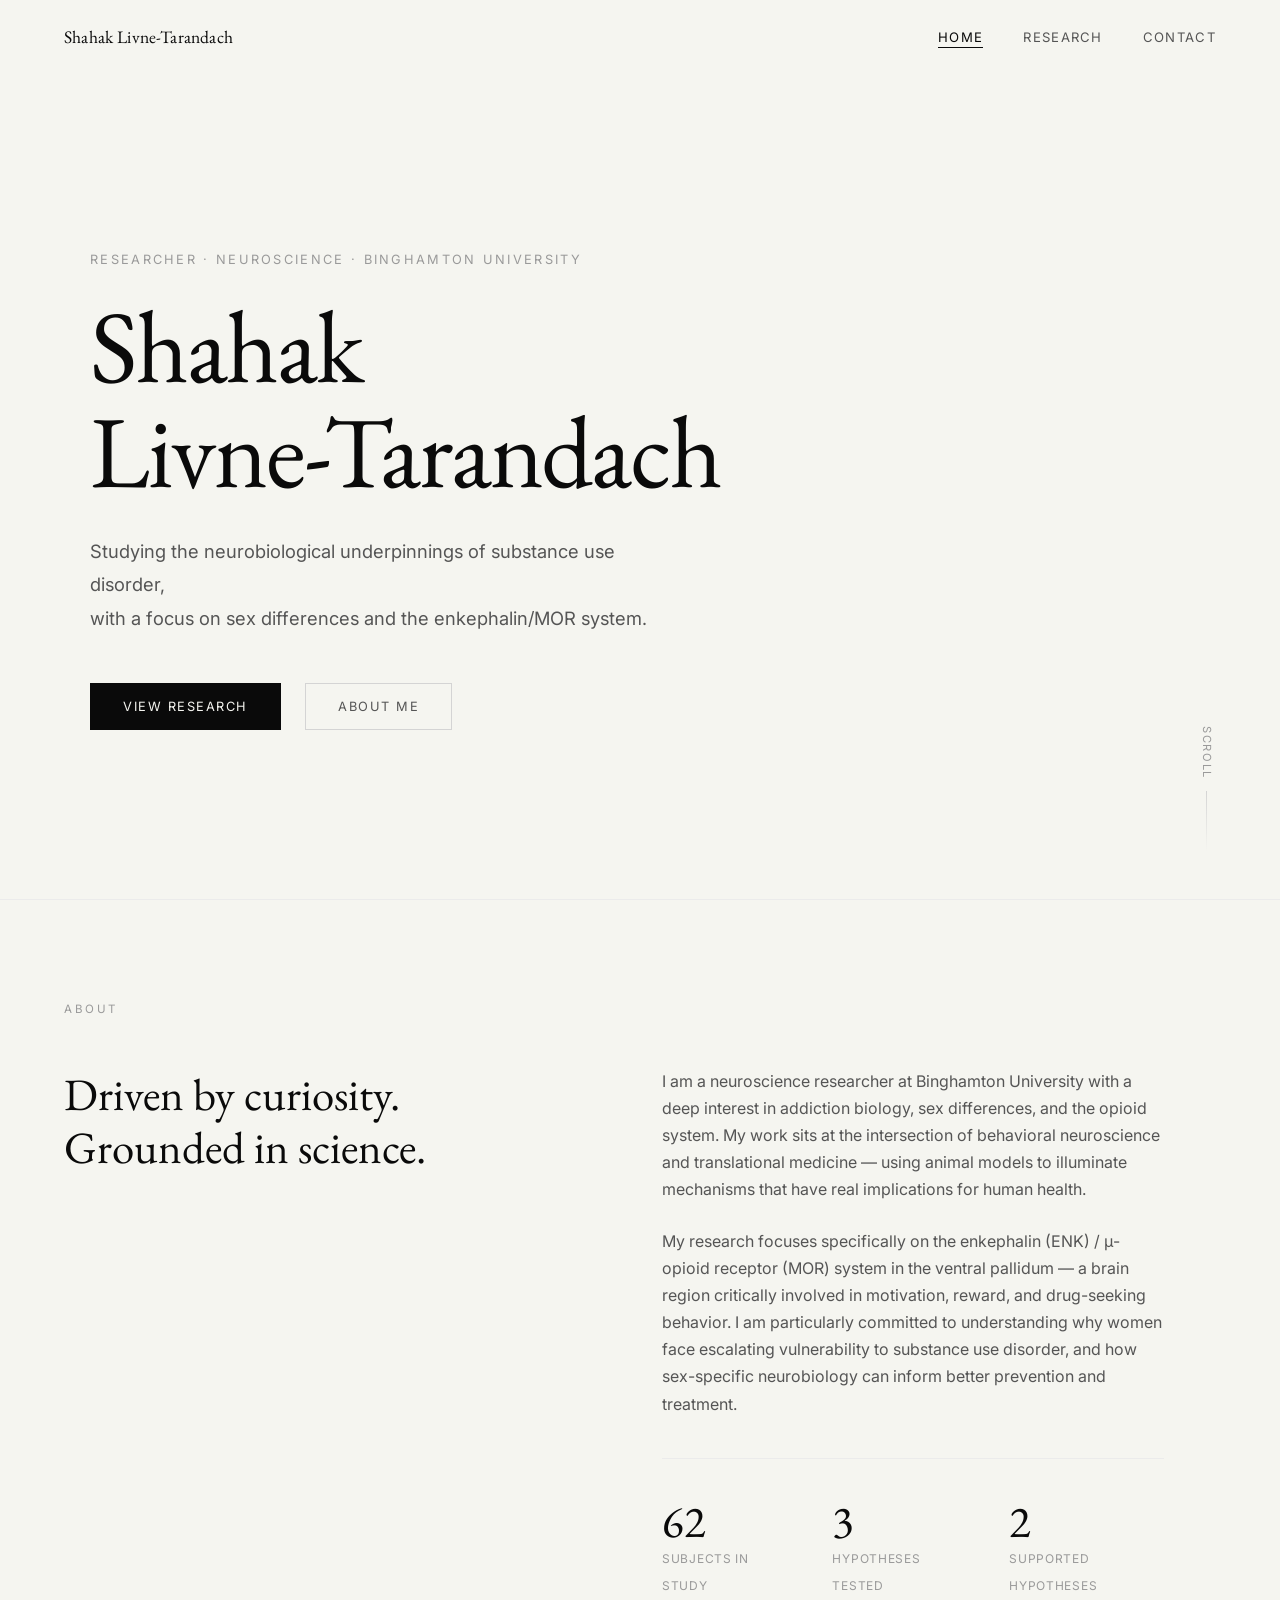
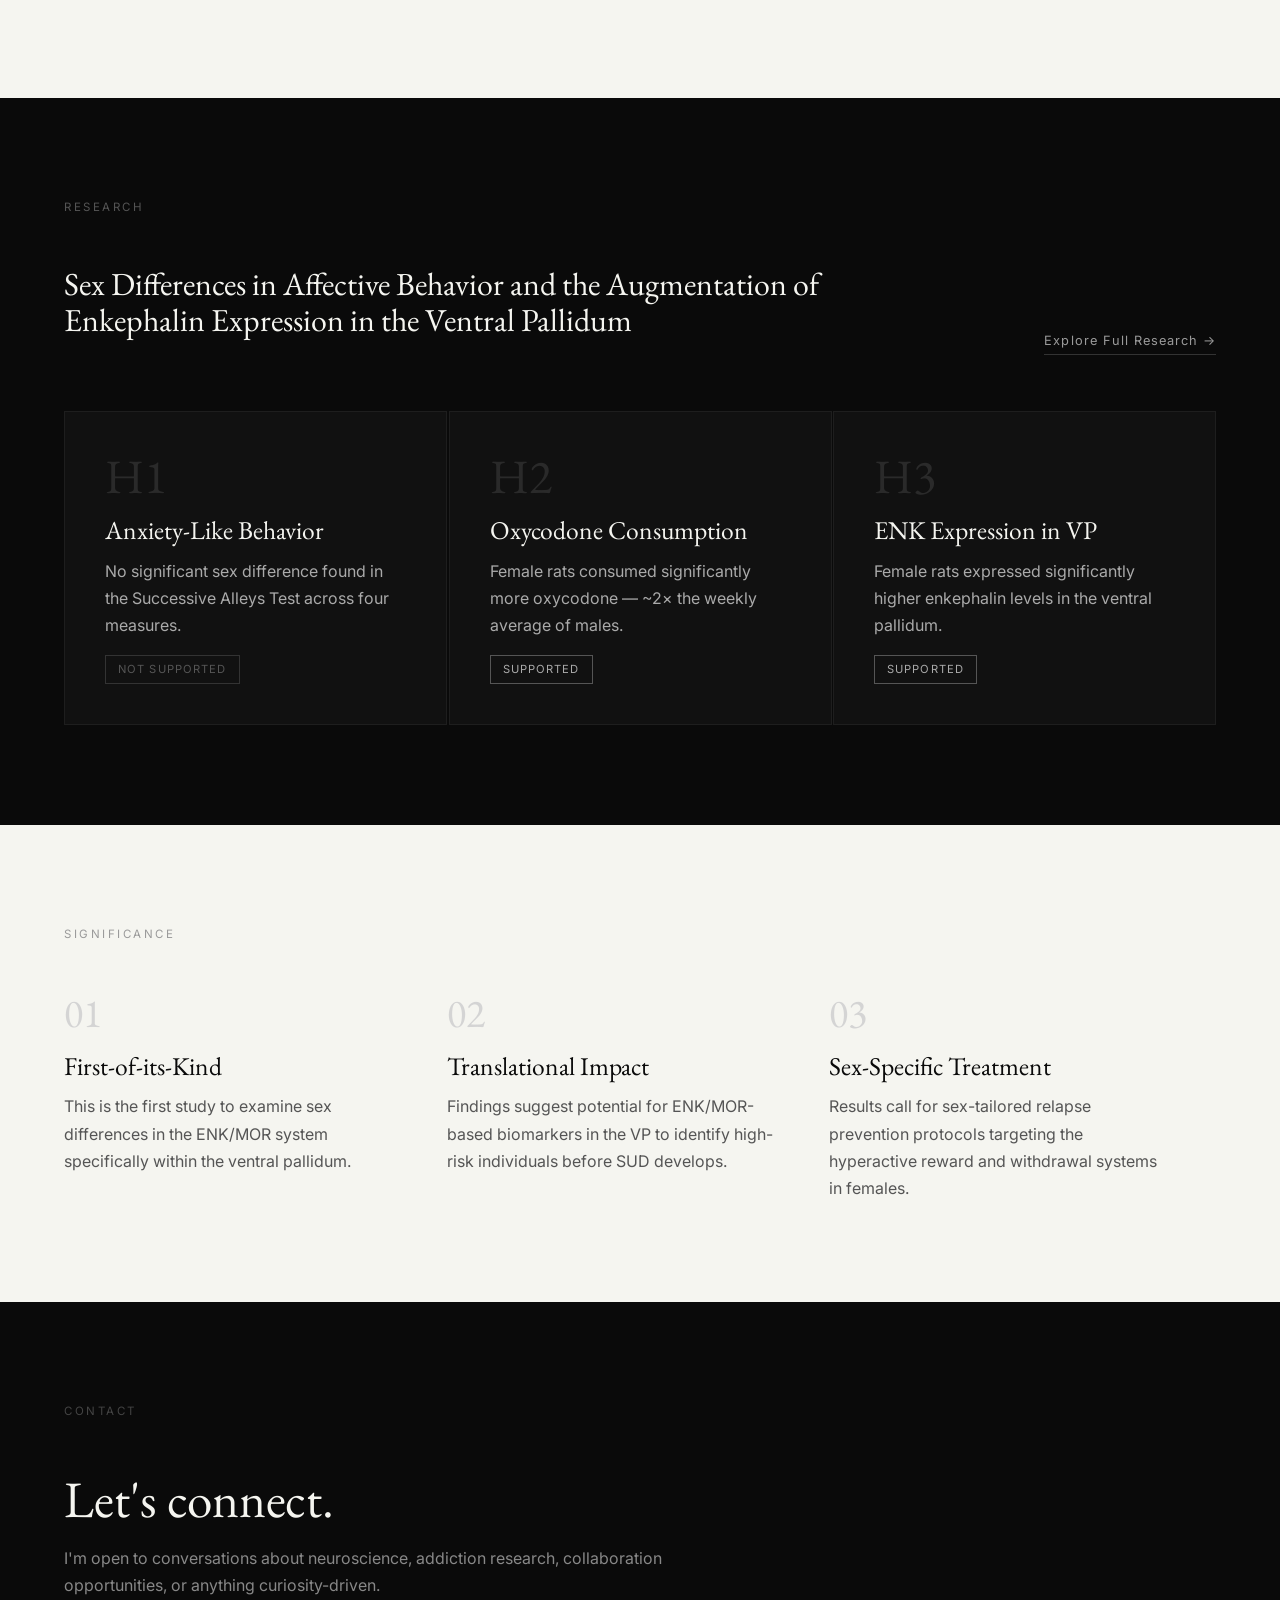
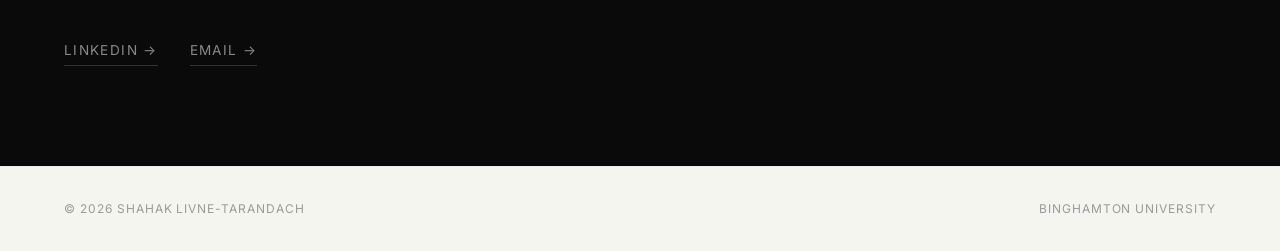
==== index.html @ a010a623 "Add minimalistic black and white personal website with interactive research page - index.html: Home " ====
<!DOCTYPE html>
<html lang="en">
<head>
  <meta charset="UTF-8" />
  <meta name="viewport" content="width=device-width, initial-scale=1.0" />
  <title>Shahak Livne-Tarandach</title>
  <link rel="preconnect" href="https://fonts.googleapis.com" />
  <link rel="preconnect" href="https://fonts.gstatic.com" crossorigin />
  <link href="https://fonts.googleapis.com/css2?family=EB+Garamond:ital,wght@0,400;0,500;0,600;1,400&family=Inter:wght@300;400;500&display=swap" rel="stylesheet" />
  <link rel="stylesheet" href="style.css" />
</head>
<body>

  <!-- NAV -->
  <nav id="nav">
    <div class="nav-name"><a href="index.html">Shahak Livne-Tarandach</a></div>
    <ul class="nav-links">
      <li><a href="index.html" class="active">Home</a></li>
      <li><a href="research.html">Research</a></li>
      <li><a href="#contact">Contact</a></li>
    </ul>
  </nav>

  <!-- HERO -->
  <section class="hero">
    <div class="hero-content">
      <p class="hero-eyebrow">Researcher · Neuroscience · Binghamton University</p>
      <h1 class="hero-name">Shahak<br/>Livne-Tarandach</h1>
      <p class="hero-tagline">Studying the neurobiological underpinnings of substance use disorder,<br/>with a focus on sex differences and the enkephalin/MOR system.</p>
      <div class="hero-cta">
        <a href="research.html" class="btn-primary">View Research</a>
        <a href="#about" class="btn-ghost">About Me</a>
      </div>
    </div>
    <div class="hero-scroll-indicator">
      <span>Scroll</span>
      <div class="scroll-line"></div>
    </div>
  </section>

  <!-- ABOUT -->
  <section id="about" class="section about">
    <div class="section-label">About</div>
    <div class="about-grid">
      <div class="about-left">
        <h2>Driven by curiosity.<br/>Grounded in science.</h2>
      </div>
      <div class="about-right">
        <p>I am a neuroscience researcher at Binghamton University with a deep interest in addiction biology, sex differences, and the opioid system. My work sits at the intersection of behavioral neuroscience and translational medicine — using animal models to illuminate mechanisms that have real implications for human health.</p>
        <p>My research focuses specifically on the enkephalin (ENK) / μ-opioid receptor (MOR) system in the ventral pallidum — a brain region critically involved in motivation, reward, and drug-seeking behavior. I am particularly committed to understanding why women face escalating vulnerability to substance use disorder, and how sex-specific neurobiology can inform better prevention and treatment.</p>
        <div class="about-stats">
          <div class="stat">
            <span class="stat-num">62</span>
            <span class="stat-label">Subjects in study</span>
          </div>
          <div class="stat">
            <span class="stat-num">3</span>
            <span class="stat-label">Hypotheses tested</span>
          </div>
          <div class="stat">
            <span class="stat-num">2</span>
            <span class="stat-label">Supported hypotheses</span>
          </div>
        </div>
      </div>
    </div>
  </section>

  <!-- RESEARCH PREVIEW -->
  <section class="section research-preview">
    <div class="section-label">Research</div>
    <div class="research-preview-header">
      <h2>Sex Differences in Affective Behavior and the Augmentation of Enkephalin Expression in the Ventral Pallidum</h2>
      <a href="research.html" class="link-arrow">Explore Full Research →</a>
    </div>
    <div class="research-cards">
      <div class="r-card">
        <div class="r-card-num">H1</div>
        <h3>Anxiety-Like Behavior</h3>
        <p>No significant sex difference found in the Successive Alleys Test across four measures.</p>
        <span class="badge badge-null">Not Supported</span>
      </div>
      <div class="r-card">
        <div class="r-card-num">H2</div>
        <h3>Oxycodone Consumption</h3>
        <p>Female rats consumed significantly more oxycodone — ~2× the weekly average of males.</p>
        <span class="badge badge-supported">Supported</span>
      </div>
      <div class="r-card">
        <div class="r-card-num">H3</div>
        <h3>ENK Expression in VP</h3>
        <p>Female rats expressed significantly higher enkephalin levels in the ventral pallidum.</p>
        <span class="badge badge-supported">Supported</span>
      </div>
    </div>
  </section>

  <!-- HIGHLIGHTS -->
  <section class="section highlights">
    <div class="section-label">Significance</div>
    <div class="highlights-grid">
      <div class="highlight-item">
        <div class="highlight-icon">01</div>
        <h3>First-of-its-Kind</h3>
        <p>This is the first study to examine sex differences in the ENK/MOR system specifically within the ventral pallidum.</p>
      </div>
      <div class="highlight-item">
        <div class="highlight-icon">02</div>
        <h3>Translational Impact</h3>
        <p>Findings suggest potential for ENK/MOR-based biomarkers in the VP to identify high-risk individuals before SUD develops.</p>
      </div>
      <div class="highlight-item">
        <div class="highlight-icon">03</div>
        <h3>Sex-Specific Treatment</h3>
        <p>Results call for sex-tailored relapse prevention protocols targeting the hyperactive reward and withdrawal systems in females.</p>
      </div>
    </div>
  </section>

  <!-- CONTACT -->
  <section id="contact" class="section contact">
    <div class="section-label">Contact</div>
    <div class="contact-inner">
      <h2>Let's connect.</h2>
      <p>I'm open to conversations about neuroscience, addiction research, collaboration opportunities, or anything curiosity-driven.</p>
      <div class="contact-links">
        <a href="https://www.linkedin.com/in/shahak-l-268266317/" target="_blank" rel="noopener" class="contact-link">LinkedIn →</a>
        <a href="mailto:shahak@binghamton.edu" class="contact-link">Email →</a>
      </div>
    </div>
  </section>

  <!-- FOOTER -->
  <footer>
    <span>© 2026 Shahak Livne-Tarandach</span>
    <span>Binghamton University</span>
  </footer>

  <script src="main.js"></script>
</body>
</html>
---- style.css ----
/* ============================================================
   BASE & RESET
   ============================================================ */
*, *::before, *::after { box-sizing: border-box; margin: 0; padding: 0; }

:root {
  --black: #0a0a0a;
  --white: #f5f5f0;
  --gray-100: #ebebeb;
  --gray-200: #d4d4d4;
  --gray-400: #9a9a9a;
  --gray-600: #555;
  --accent: #0a0a0a;

  --font-serif: 'EB Garamond', Georgia, serif;
  --font-sans: 'Inter', system-ui, sans-serif;

  --max-w: 1100px;
  --section-pad: 100px 5%;
}

html { scroll-behavior: smooth; }

body {
  background: var(--white);
  color: var(--black);
  font-family: var(--font-sans);
  font-size: 16px;
  line-height: 1.7;
  overflow-x: hidden;
}

/* ============================================================
   TYPOGRAPHY
   ============================================================ */
h1, h2, h3 { font-family: var(--font-serif); font-weight: 400; line-height: 1.15; }
h1 { font-size: clamp(2.8rem, 6vw, 5.5rem); }
h2 { font-size: clamp(2rem, 4vw, 3.2rem); }
h3 { font-size: clamp(1.2rem, 2vw, 1.6rem); }
h4 { font-size: 1rem; font-weight: 500; letter-spacing: .02em; }
p { font-size: clamp(.9rem, 1.5vw, 1rem); color: var(--gray-600); }
a { text-decoration: none; color: inherit; }
ul { list-style: none; }

/* ============================================================
   NAV
   ============================================================ */
#nav {
  position: fixed;
  top: 0; left: 0; right: 0;
  z-index: 100;
  display: flex;
  align-items: center;
  justify-content: space-between;
  padding: 22px 5%;
  background: transparent;
  transition: background .3s, border-bottom .3s;
}
#nav.scrolled {
  background: var(--white);
  border-bottom: 1px solid var(--gray-100);
}
.nav-name a {
  font-family: var(--font-serif);
  font-size: 1.1rem;
  letter-spacing: .01em;
}
.nav-links { display: flex; gap: 2.5rem; }
.nav-links a {
  font-size: .82rem;
  letter-spacing: .1em;
  text-transform: uppercase;
  color: var(--gray-600);
  transition: color .2s;
  position: relative;
}
.nav-links a::after {
  content: '';
  position: absolute;
  bottom: -3px; left: 0;
  width: 0; height: 1px;
  background: var(--black);
  transition: width .25s;
}
.nav-links a:hover, .nav-links a.active { color: var(--black); }
.nav-links a:hover::after, .nav-links a.active::after { width: 100%; }

/* ============================================================
   HERO (HOME)
   ============================================================ */
.hero {
  min-height: 100vh;
  display: flex;
  align-items: center;
  padding: 0 5%;
  border-bottom: 1px solid var(--gray-100);
  position: relative;
}
.hero-content { max-width: var(--max-w); margin: 0 auto; width: 100%; padding-top: 80px; }
.hero-eyebrow {
  font-size: .8rem;
  letter-spacing: .18em;
  text-transform: uppercase;
  color: var(--gray-400);
  margin-bottom: 1.5rem;
  font-family: var(--font-sans);
}
.hero-name {
  font-size: clamp(3.5rem, 8vw, 7rem);
  line-height: 1.02;
  margin-bottom: 2rem;
  letter-spacing: -.02em;
}
.hero-tagline {
  font-size: clamp(1rem, 1.8vw, 1.15rem);
  color: var(--gray-600);
  max-width: 560px;
  margin-bottom: 3rem;
  line-height: 1.8;
}
.hero-cta { display: flex; gap: 1.5rem; flex-wrap: wrap; }

.btn-primary {
  display: inline-block;
  padding: .75rem 2rem;
  background: var(--black);
  color: var(--white);
  font-size: .8rem;
  letter-spacing: .12em;
  text-transform: uppercase;
  transition: background .25s, color .25s;
  border: 1px solid var(--black);
}
.btn-primary:hover { background: transparent; color: var(--black); }

.btn-ghost {
  display: inline-block;
  padding: .75rem 2rem;
  border: 1px solid var(--gray-200);
  font-size: .8rem;
  letter-spacing: .12em;
  text-transform: uppercase;
  color: var(--gray-600);
  transition: border-color .25s, color .25s;
}
.btn-ghost:hover { border-color: var(--black); color: var(--black); }

.hero-scroll-indicator {
  position: absolute;
  bottom: 3rem;
  right: 5%;
  display: flex;
  flex-direction: column;
  align-items: center;
  gap: .75rem;
}
.hero-scroll-indicator span {
  font-size: .7rem;
  letter-spacing: .15em;
  text-transform: uppercase;
  color: var(--gray-400);
  writing-mode: vertical-rl;
}
.scroll-line {
  width: 1px;
  height: 60px;
  background: linear-gradient(to bottom, var(--gray-200), transparent);
  animation: scrollPulse 2s ease-in-out infinite;
}
@keyframes scrollPulse {
  0%, 100% { opacity: 1; transform: scaleY(1); }
  50% { opacity: .4; transform: scaleY(.6); }
}

/* ============================================================
   SECTIONS (HOME)
   ============================================================ */
.section { padding: var(--section-pad); position: relative; }
.section-label {
  font-size: .72rem;
  letter-spacing: .22em;
  text-transform: uppercase;
  color: var(--gray-400);
  margin-bottom: 3rem;
}

/* ABOUT */
.about-grid {
  display: grid;
  grid-template-columns: 1fr 1fr;
  gap: 6rem;
  max-width: var(--max-w);
}
.about-left h2 { font-size: clamp(2rem, 3.5vw, 3rem); line-height: 1.2; }
.about-right p { margin-bottom: 1.5rem; }
.about-stats { display: flex; gap: 3rem; margin-top: 2.5rem; padding-top: 2.5rem; border-top: 1px solid var(--gray-100); }
.stat-num {
  display: block;
  font-family: var(--font-serif);
  font-size: 2.8rem;
  color: var(--black);
  line-height: 1;
}
.stat-label { font-size: .75rem; letter-spacing: .06em; color: var(--gray-400); text-transform: uppercase; }

/* RESEARCH PREVIEW */
.research-preview { background: var(--black); color: var(--white); }
.research-preview .section-label { color: #555; }
.research-preview h2 { color: var(--white); font-size: clamp(1.4rem, 2.5vw, 2rem); max-width: 800px; margin-bottom: 1rem; }
.research-preview p { color: #aaa; }
.research-preview-header {
  display: flex;
  justify-content: space-between;
  align-items: flex-end;
  margin-bottom: 3.5rem;
  gap: 2rem;
  flex-wrap: wrap;
}
.link-arrow {
  font-size: .8rem;
  letter-spacing: .08em;
  color: var(--gray-400);
  white-space: nowrap;
  border-bottom: 1px solid #333;
  padding-bottom: 2px;
  transition: color .2s, border-color .2s;
}
.link-arrow:hover { color: var(--white); border-color: var(--white); }
.research-cards { display: grid; grid-template-columns: repeat(3, 1fr); gap: 1.5px; }
.r-card {
  background: #111;
  padding: 2.5rem;
  border: 1px solid #1e1e1e;
  transition: background .2s;
}
.r-card:hover { background: #161616; }
.r-card-num {
  font-family: var(--font-serif);
  font-size: 3rem;
  color: #2a2a2a;
  margin-bottom: 1rem;
  line-height: 1;
}
.r-card h3 { color: var(--white); margin-bottom: .75rem; }

/* BADGES */
.badge {
  display: inline-block;
  font-size: .7rem;
  letter-spacing: .1em;
  text-transform: uppercase;
  padding: .25rem .75rem;
  margin-top: 1rem;
  border: 1px solid;
}
.badge-supported { border-color: #3a3a3a; color: #ccc; }
.badge-null { border-color: #2a2a2a; color: #666; }
.research-preview .badge-supported { border-color: #555; color: #aaa; }
.research-preview .badge-null { border-color: #333; color: #555; }

/* HIGHLIGHTS */
.highlights-grid { display: grid; grid-template-columns: repeat(3, 1fr); gap: 3rem; max-width: var(--max-w); }
.highlight-icon {
  font-family: var(--font-serif);
  font-size: 2.5rem;
  color: var(--gray-200);
  margin-bottom: 1.2rem;
  line-height: 1;
}
.highlight-item h3 { margin-bottom: .75rem; }

/* CONTACT */
.contact { background: var(--black); }
.contact .section-label { color: #444; }
.contact-inner { max-width: 600px; }
.contact h2 { color: var(--white); margin-bottom: 1rem; }
.contact p { color: #888; margin-bottom: 2.5rem; }
.contact-links { display: flex; gap: 2rem; }
.contact-link {
  font-size: .85rem;
  letter-spacing: .1em;
  text-transform: uppercase;
  color: #888;
  border-bottom: 1px solid #333;
  padding-bottom: 3px;
  transition: color .2s, border-color .2s;
}
.contact-link:hover { color: var(--white); border-color: var(--white); }

/* ============================================================
   FOOTER
   ============================================================ */
footer {
  padding: 2rem 5%;
  display: flex;
  justify-content: space-between;
  align-items: center;
  border-top: 1px solid var(--gray-100);
  font-size: .75rem;
  letter-spacing: .08em;
  color: var(--gray-400);
  text-transform: uppercase;
}
.research-page footer { background: var(--white); }

/* ============================================================
   RESEARCH PAGE — BASE
   ============================================================ */
.research-page { background: var(--white); }

.r-hero {
  min-height: 60vh;
  display: flex;
  align-items: flex-end;
  padding: 120px 5% 80px;
  border-bottom: 1px solid var(--gray-100);
  background: var(--black);
}
.r-hero-inner { max-width: 820px; }
.r-hero .hero-eyebrow { color: #555; }
.r-hero h1 {
  color: var(--white);
  font-size: clamp(1.8rem, 3.5vw, 3rem);
  line-height: 1.2;
  margin-bottom: 1.5rem;
}
.r-hero-sub {
  color: #888;
  font-size: clamp(.9rem, 1.5vw, 1.05rem);
  line-height: 1.8;
}

/* STICKY SECTION NAV */
.section-nav {
  position: sticky;
  top: 64px;
  z-index: 50;
  background: var(--white);
  border-bottom: 1px solid var(--gray-100);
  padding: 0 5%;
  display: flex;
  gap: 0;
  overflow-x: auto;
  scrollbar-width: none;
}
.section-nav::-webkit-scrollbar { display: none; }
.snav-btn {
  background: none;
  border: none;
  cursor: pointer;
  font-family: var(--font-sans);
  font-size: .75rem;
  letter-spacing: .1em;
  text-transform: uppercase;
  color: var(--gray-400);
  padding: 1.1rem 1.5rem;
  border-bottom: 2px solid transparent;
  white-space: nowrap;
  transition: color .2s, border-color .2s;
}
.snav-btn:hover { color: var(--black); }
.snav-btn.active { color: var(--black); border-bottom-color: var(--black); }

/* RESEARCH SECTIONS */
.r-section { padding: 80px 5%; }
.r-section-alt { background: #f0f0eb; }
.r-section-inner { max-width: var(--max-w); margin: 0 auto; }
.r-section-label {
  font-size: .72rem;
  letter-spacing: .22em;
  text-transform: uppercase;
  color: var(--gray-400);
  margin-bottom: 2rem;
}
.r-section h2 { margin-bottom: 2rem; }
.r-lead {
  font-size: clamp(1rem, 1.8vw, 1.2rem);
  color: var(--gray-600);
  max-width: 720px;
  margin-bottom: 3rem;
  line-height: 1.8;
}

/* CRISIS NUMBERS */
.crisis-numbers {
  display: grid;
  grid-template-columns: repeat(4, 1fr);
  gap: 1px;
  background: var(--gray-100);
  margin-bottom: 4rem;
  border: 1px solid var(--gray-100);
}
.cn-item {
  background: var(--white);
  padding: 2.5rem 2rem;
  opacity: 0;
  transform: translateY(20px);
  transition: opacity .5s, transform .5s;
}
.cn-item.visible { opacity: 1; transform: translateY(0); }
.cn-num {
  font-family: var(--font-serif);
  font-size: clamp(2rem, 3.5vw, 3rem);
  color: var(--black);
  line-height: 1;
  margin-bottom: .5rem;
}
.cn-label { font-size: .8rem; color: var(--gray-400); line-height: 1.4; }

/* GAP GRID */
.overview-gap { margin-bottom: 4rem; }
.overview-gap h3 { font-size: 1.1rem; letter-spacing: .05em; margin-bottom: 1.5rem; font-family: var(--font-sans); font-weight: 500; }
.gap-grid {
  display: grid;
  grid-template-columns: 1fr auto 1fr;
  gap: 2rem;
  align-items: center;
}
.gap-card { padding: 2rem; border: 1px solid var(--gray-100); background: var(--white); }
.gap-highlight { background: var(--black); border-color: var(--black); }
.gap-highlight h4, .gap-highlight p { color: var(--white); }
.gap-highlight p { color: #aaa; }
.gap-arrow { font-size: 2rem; color: var(--gray-200); text-align: center; border: none; background: none; padding: 0; }
.gap-icon { font-size: 1.5rem; margin-bottom: .75rem; }
.gap-card h4 { margin-bottom: .5rem; }

/* HYPOTHESES */
.hypotheses-row h3 { font-size: 1.1rem; margin-bottom: 1.5rem; font-family: var(--font-sans); font-weight: 500; letter-spacing: .05em; }
.hyp-cards { display: grid; grid-template-columns: repeat(3, 1fr); gap: 1.5rem; }
.hyp-card {
  padding: 2rem;
  border: 1px solid var(--gray-100);
  display: flex;
  flex-direction: column;
  gap: .75rem;
}
.hyp-tag {
  font-family: var(--font-serif);
  font-size: 1.8rem;
  color: var(--gray-200);
  line-height: 1;
}
.hyp-card p { font-size: .9rem; color: var(--gray-600); }
.hyp-card .badge { align-self: flex-start; }

/* BACKGROUND TIMELINE */
.bg-timeline { position: relative; padding-left: 2rem; margin-bottom: 4rem; }
.bg-timeline::before {
  content: '';
  position: absolute;
  left: 0; top: 0; bottom: 0;
  width: 1px;
  background: var(--gray-200);
}
.bt-item {
  position: relative;
  padding: 0 0 3rem 2.5rem;
  opacity: 0;
  transform: translateX(-15px);
  transition: opacity .5s, transform .5s;
}
.bt-item.visible { opacity: 1; transform: translateX(0); }
.bt-marker {
  position: absolute;
  left: -2rem;
  top: .5rem;
  width: 8px; height: 8px;
  border-radius: 50%;
  background: var(--black);
  border: 2px solid var(--white);
  outline: 1px solid var(--gray-200);
}
.bt-content h4 { margin-bottom: .5rem; font-family: var(--font-serif); font-size: 1.2rem; }
.bt-content p { font-size: .9rem; }

/* BRAIN PATHWAY */
.brain-pathway { margin-top: 1rem; }
.brain-pathway h3 { font-size: 1.1rem; margin-bottom: 1.5rem; font-family: var(--font-sans); font-weight: 500; }
.pathway-diagram {
  display: flex;
  align-items: center;
  gap: 1rem;
  flex-wrap: wrap;
  padding: 2rem;
  background: var(--black);
  border: 1px solid #1e1e1e;
}
.pd-node { text-align: center; display: flex; flex-direction: column; align-items: center; gap: .5rem; }
.pd-circle {
  width: 64px; height: 64px;
  border-radius: 50%;
  border: 1px solid #333;
  display: flex;
  align-items: center;
  justify-content: center;
  font-family: var(--font-serif);
  font-size: 1rem;
  color: var(--white);
  background: #0f0f0f;
}
.pd-node-end .pd-circle { border-color: #888; background: #1a1a1a; }
.pd-node span { font-size: .7rem; color: #666; text-align: center; line-height: 1.4; }
.pd-arrow { color: #333; font-size: 1.5rem; }

/* METHODS */
.methods-timeline {
  margin-bottom: 3rem;
  display: flex;
  flex-direction: column;
  gap: .75rem;
}
.mt-row {
  display: grid;
  grid-template-columns: 80px 1fr;
  gap: 1.5rem;
  align-items: center;
  opacity: 0;
  transform: translateX(-10px);
  transition: opacity .5s, transform .5s;
}
.mt-row.visible { opacity: 1; transform: translateX(0); }
.mt-label { font-size: .75rem; letter-spacing: .05em; color: var(--gray-400); text-align: right; }
.mt-bar-wrap {
  display: flex;
  align-items: center;
  gap: 1rem;
  background: var(--gray-100);
  height: 36px;
  padding: 0 1rem 0 0;
  position: relative;
  overflow: hidden;
}
.mt-bar {
  height: 100%;
  background: var(--black);
  flex-shrink: 0;
  transition: width 1s ease;
}
.mt-bar-wrap span { font-size: .8rem; color: var(--gray-600); white-space: nowrap; }

.methods-cards { display: grid; grid-template-columns: repeat(3, 1fr); gap: 1.5rem; }
.method-card {
  border: 1px solid var(--gray-200);
  padding: 2rem;
  opacity: 0;
  transform: translateY(20px);
  transition: opacity .5s, transform .5s;
}
.method-card.visible { opacity: 1; transform: translateY(0); }
.method-num {
  font-family: var(--font-serif);
  font-size: 3rem;
  color: var(--gray-100);
  line-height: 1;
  margin-bottom: 1rem;
}
.method-card h3 { margin-bottom: .75rem; }
.method-card p { font-size: .85rem; margin-bottom: 1rem; }
.method-card ul { padding-left: 1rem; }
.method-card li {
  font-size: .8rem;
  color: var(--gray-400);
  padding: .2rem 0;
  border-bottom: 1px solid var(--gray-100);
  list-style: disc;
}

/* RESULTS */
.result-block {
  margin-bottom: 5rem;
  padding-bottom: 5rem;
  border-bottom: 1px solid var(--gray-200);
  opacity: 0;
  transform: translateY(20px);
  transition: opacity .6s, transform .6s;
}
.result-block.visible { opacity: 1; transform: translateY(0); }
.result-block:last-child { border-bottom: none; }
.result-header { display: flex; align-items: center; gap: 1.5rem; margin-bottom: 2rem; flex-wrap: wrap; }
.result-hyp {
  font-family: var(--font-serif);
  font-size: 4rem;
  color: var(--gray-100);
  line-height: 1;
}
.result-header h3 { margin-bottom: .25rem; }
.result-body {
  display: grid;
  grid-template-columns: 1fr 1fr;
  gap: 4rem;
  align-items: start;
}
.result-chart-wrap { position: relative; height: 280px; }
.result-chart-tall { height: 320px; }
.result-text p { margin-bottom: 1rem; font-size: .9rem; }
.stat-list { padding-left: 0; margin-bottom: 1.5rem; }
.stat-list li {
  padding: .4rem 0;
  border-bottom: 1px solid var(--gray-100);
  font-size: .85rem;
  color: var(--gray-600);
  list-style: none;
}
.stat-val { float: right; color: var(--black); font-size: .8rem; }
.result-insight {
  background: var(--gray-100);
  padding: 1rem 1.25rem;
  font-size: .85rem !important;
  border-left: 2px solid var(--black);
}

/* COMPARISON BARS */
.comparison-bar-wrap { margin-top: 1.5rem; }
.comparison-bar-wrap h4 { font-size: .8rem; letter-spacing: .05em; text-transform: uppercase; margin-bottom: 1rem; color: var(--gray-400); }
.comp-bar-row { display: flex; align-items: center; gap: 1rem; margin-bottom: .75rem; }
.comp-label { font-size: .75rem; width: 50px; color: var(--gray-600); letter-spacing: .05em; }
.comp-bar-track { flex: 1; height: 10px; background: var(--gray-100); position: relative; }
.comp-bar {
  height: 100%;
  background: var(--black);
  width: 0;
  transition: width 1.2s ease;
}
.comp-bar-female { background: var(--black); }
.comp-bar-male { background: var(--gray-400); }
.comp-val { font-size: .75rem; color: var(--black); width: 35px; text-align: right; }

/* DISCUSSION */
.discussion-grid {
  display: grid;
  grid-template-columns: 1fr 1fr;
  gap: 3rem;
  margin-bottom: 3rem;
}
.disc-item {
  opacity: 0;
  transform: translateY(15px);
  transition: opacity .5s, transform .5s;
}
.disc-item.visible { opacity: 1; transform: translateY(0); }
.disc-item h3 { font-size: 1.2rem; margin-bottom: .75rem; }
.disc-item p { font-size: .9rem; }
.limitations {
  border: 1px solid var(--gray-200);
  padding: 2rem;
  opacity: 0;
  transform: translateY(15px);
  transition: opacity .5s, transform .5s;
}
.limitations.visible { opacity: 1; transform: translateY(0); }
.limitations h3 { margin-bottom: 1rem; font-size: 1rem; font-family: var(--font-sans); font-weight: 500; }
.limitations li {
  padding: .4rem 0 .4rem 1rem;
  border-bottom: 1px solid var(--gray-100);
  font-size: .85rem;
  color: var(--gray-600);
  position: relative;
}
.limitations li::before { content: '—'; position: absolute; left: 0; color: var(--gray-400); }

/* IMPLICATIONS */
.impl-grid {
  display: grid;
  grid-template-columns: repeat(3, 1fr);
  gap: 2rem;
  margin-bottom: 4rem;
}
.impl-card {
  padding: 2.5rem 2rem;
  border: 1px solid var(--gray-200);
  background: var(--white);
  opacity: 0;
  transform: translateY(20px);
  transition: opacity .5s, transform .5s;
}
.impl-card.visible { opacity: 1; transform: translateY(0); }
.impl-icon { font-size: 1.8rem; margin-bottom: 1rem; }
.impl-card h3 { margin-bottom: .75rem; }
.impl-card p { font-size: .85rem; }
.closing-quote {
  border-left: 2px solid var(--black);
  padding: 1.5rem 2rem;
  max-width: 700px;
  opacity: 0;
  transform: translateX(-15px);
  transition: opacity .6s, transform .6s;
}
.closing-quote.visible { opacity: 1; transform: translateX(0); }
blockquote {
  font-family: var(--font-serif);
  font-size: clamp(1.1rem, 2vw, 1.4rem);
  font-style: italic;
  line-height: 1.6;
  color: var(--black);
  margin-bottom: .75rem;
}
cite { font-size: .8rem; letter-spacing: .08em; color: var(--gray-400); }

/* ABSTRACT STRIP */
.abstract-strip {
  background: var(--black);
  padding: 4rem 5%;
}
.abstract-inner {
  max-width: var(--max-w);
  margin: 0 auto;
  display: flex;
  align-items: center;
  justify-content: space-between;
  gap: 2rem;
  flex-wrap: wrap;
}
.abstract-strip h3 { color: var(--white); margin-bottom: .5rem; }
.abstract-strip p { color: #666; font-size: .85rem; }

/* REVEAL UTILITY */
.reveal {
  opacity: 0;
  transform: translateY(20px);
  transition: opacity .6s ease, transform .6s ease;
}
.reveal.visible { opacity: 1; transform: translateY(0); }

/* ============================================================
   RESPONSIVE
   ============================================================ */
@media (max-width: 900px) {
  .about-grid { grid-template-columns: 1fr; gap: 3rem; }
  .research-cards { grid-template-columns: 1fr; }
  .highlights-grid { grid-template-columns: 1fr 1fr; }
  .crisis-numbers { grid-template-columns: 1fr 1fr; }
  .gap-grid { grid-template-columns: 1fr; }
  .gap-arrow { display: none; }
  .hyp-cards { grid-template-columns: 1fr; }
  .methods-cards { grid-template-columns: 1fr; }
  .result-body { grid-template-columns: 1fr; }
  .discussion-grid { grid-template-columns: 1fr; }
  .impl-grid { grid-template-columns: 1fr; }
  .abstract-inner { flex-direction: column; }
  .pathway-diagram { justify-content: center; }
}
@media (max-width: 600px) {
  .highlights-grid { grid-template-columns: 1fr; }
  .about-stats { flex-direction: column; gap: 1.5rem; }
  .nav-name { display: none; }
  .crisis-numbers { grid-template-columns: 1fr 1fr; }
  .hero-cta { flex-direction: column; }
  footer { flex-direction: column; gap: .5rem; text-align: center; }
  .mt-row { grid-template-columns: 60px 1fr; }
}
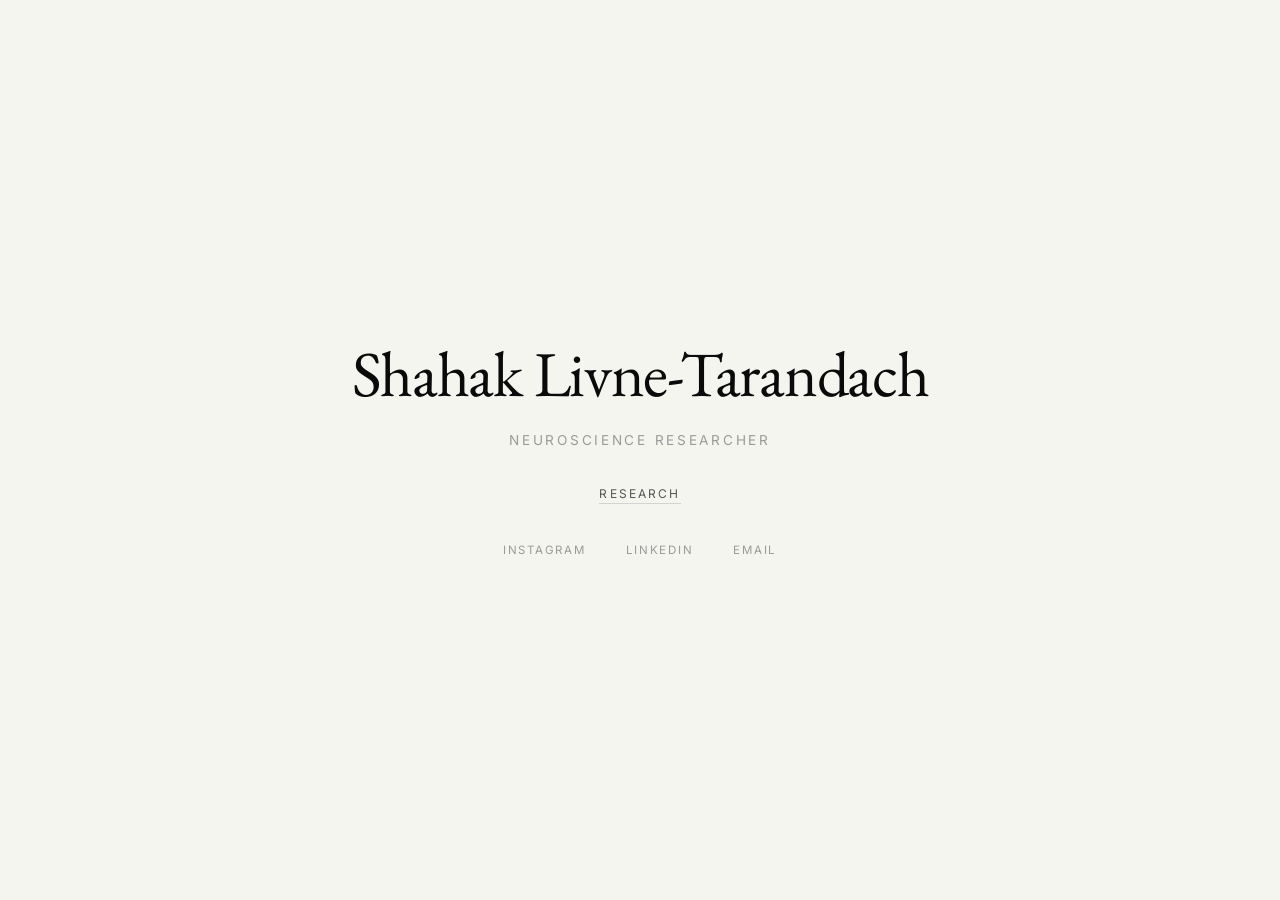
==== commit ae17d423: "Simplify home page to minimal centered layout Name, neuroscience researcher description, research li" ====
--- a/index.html
+++ b/index.html
@@ -11,131 +11,22 @@
 </head>
 <body>
 
-  <!-- NAV -->
-  <nav id="nav">
-    <div class="nav-name"><a href="index.html">Shahak Livne-Tarandach</a></div>
-    <ul class="nav-links">
-      <li><a href="index.html" class="active">Home</a></li>
-      <li><a href="research.html">Research</a></li>
-      <li><a href="#contact">Contact</a></li>
-    </ul>
-  </nav>
-
   <!-- HERO -->
-  <section class="hero">
-    <div class="hero-content">
-      <p class="hero-eyebrow">Researcher · Neuroscience · Binghamton University</p>
-      <h1 class="hero-name">Shahak<br/>Livne-Tarandach</h1>
-      <p class="hero-tagline">Studying the neurobiological underpinnings of substance use disorder,<br/>with a focus on sex differences and the enkephalin/MOR system.</p>
-      <div class="hero-cta">
-        <a href="research.html" class="btn-primary">View Research</a>
-        <a href="#about" class="btn-ghost">About Me</a>
-      </div>
-    </div>
-    <div class="hero-scroll-indicator">
-      <span>Scroll</span>
-      <div class="scroll-line"></div>
-    </div>
-  </section>
-
-  <!-- ABOUT -->
-  <section id="about" class="section about">
-    <div class="section-label">About</div>
-    <div class="about-grid">
-      <div class="about-left">
-        <h2>Driven by curiosity.<br/>Grounded in science.</h2>
-      </div>
-      <div class="about-right">
-        <p>I am a neuroscience researcher at Binghamton University with a deep interest in addiction biology, sex differences, and the opioid system. My work sits at the intersection of behavioral neuroscience and translational medicine — using animal models to illuminate mechanisms that have real implications for human health.</p>
-        <p>My research focuses specifically on the enkephalin (ENK) / μ-opioid receptor (MOR) system in the ventral pallidum — a brain region critically involved in motivation, reward, and drug-seeking behavior. I am particularly committed to understanding why women face escalating vulnerability to substance use disorder, and how sex-specific neurobiology can inform better prevention and treatment.</p>
-        <div class="about-stats">
-          <div class="stat">
-            <span class="stat-num">62</span>
-            <span class="stat-label">Subjects in study</span>
-          </div>
-          <div class="stat">
-            <span class="stat-num">3</span>
-            <span class="stat-label">Hypotheses tested</span>
-          </div>
-          <div class="stat">
-            <span class="stat-num">2</span>
-            <span class="stat-label">Supported hypotheses</span>
-          </div>
-        </div>
+  <section class="hero-minimal">
+    <div class="hero-minimal-content">
+      <h1 class="hero-minimal-name">Shahak Livne-Tarandach</h1>
+      <p class="hero-minimal-desc">Neuroscience Researcher</p>
+      <nav class="hero-minimal-nav">
+        <a href="research.html">Research</a>
+      </nav>
+      <div class="hero-minimal-socials">
+        <a href="https://www.instagram.com/shahak_t/" target="_blank" rel="noopener">Instagram</a>
+        <a href="https://www.linkedin.com/in/shahak-l-268266317/" target="_blank" rel="noopener">LinkedIn</a>
+        <a href="mailto:ltshahak@gmail.com">Email</a>
       </div>
     </div>
   </section>
 
-  <!-- RESEARCH PREVIEW -->
-  <section class="section research-preview">
-    <div class="section-label">Research</div>
-    <div class="research-preview-header">
-      <h2>Sex Differences in Affective Behavior and the Augmentation of Enkephalin Expression in the Ventral Pallidum</h2>
-      <a href="research.html" class="link-arrow">Explore Full Research →</a>
-    </div>
-    <div class="research-cards">
-      <div class="r-card">
-        <div class="r-card-num">H1</div>
-        <h3>Anxiety-Like Behavior</h3>
-        <p>No significant sex difference found in the Successive Alleys Test across four measures.</p>
-        <span class="badge badge-null">Not Supported</span>
-      </div>
-      <div class="r-card">
-        <div class="r-card-num">H2</div>
-        <h3>Oxycodone Consumption</h3>
-        <p>Female rats consumed significantly more oxycodone — ~2× the weekly average of males.</p>
-        <span class="badge badge-supported">Supported</span>
-      </div>
-      <div class="r-card">
-        <div class="r-card-num">H3</div>
-        <h3>ENK Expression in VP</h3>
-        <p>Female rats expressed significantly higher enkephalin levels in the ventral pallidum.</p>
-        <span class="badge badge-supported">Supported</span>
-      </div>
-    </div>
-  </section>
-
-  <!-- HIGHLIGHTS -->
-  <section class="section highlights">
-    <div class="section-label">Significance</div>
-    <div class="highlights-grid">
-      <div class="highlight-item">
-        <div class="highlight-icon">01</div>
-        <h3>First-of-its-Kind</h3>
-        <p>This is the first study to examine sex differences in the ENK/MOR system specifically within the ventral pallidum.</p>
-      </div>
-      <div class="highlight-item">
-        <div class="highlight-icon">02</div>
-        <h3>Translational Impact</h3>
-        <p>Findings suggest potential for ENK/MOR-based biomarkers in the VP to identify high-risk individuals before SUD develops.</p>
-      </div>
-      <div class="highlight-item">
-        <div class="highlight-icon">03</div>
-        <h3>Sex-Specific Treatment</h3>
-        <p>Results call for sex-tailored relapse prevention protocols targeting the hyperactive reward and withdrawal systems in females.</p>
-      </div>
-    </div>
-  </section>
-
-  <!-- CONTACT -->
-  <section id="contact" class="section contact">
-    <div class="section-label">Contact</div>
-    <div class="contact-inner">
-      <h2>Let's connect.</h2>
-      <p>I'm open to conversations about neuroscience, addiction research, collaboration opportunities, or anything curiosity-driven.</p>
-      <div class="contact-links">
-        <a href="https://www.linkedin.com/in/shahak-l-268266317/" target="_blank" rel="noopener" class="contact-link">LinkedIn →</a>
-        <a href="mailto:shahak@binghamton.edu" class="contact-link">Email →</a>
-      </div>
-    </div>
-  </section>
-
-  <!-- FOOTER -->
-  <footer>
-    <span>© 2026 Shahak Livne-Tarandach</span>
-    <span>Binghamton University</span>
-  </footer>
-
   <script src="main.js"></script>
 </body>
 </html>
--- a/style.css
+++ b/style.css
@@ -86,40 +86,61 @@
 .nav-links a:hover::after, .nav-links a.active::after { width: 100%; }
 
 /* ============================================================
-   HERO (HOME)
+   HERO — MINIMAL HOME
    ============================================================ */
-.hero {
+.hero-minimal {
   min-height: 100vh;
   display: flex;
   align-items: center;
+  justify-content: center;
+  text-align: center;
   padding: 0 5%;
-  border-bottom: 1px solid var(--gray-100);
-  position: relative;
-}
-.hero-content { max-width: var(--max-w); margin: 0 auto; width: 100%; padding-top: 80px; }
-.hero-eyebrow {
-  font-size: .8rem;
+}
+.hero-minimal-content {
+  display: flex;
+  flex-direction: column;
+  align-items: center;
+  gap: 1.2rem;
+}
+.hero-minimal-name {
+  font-size: clamp(2.2rem, 5vw, 4.5rem);
+  letter-spacing: -.02em;
+  line-height: 1.1;
+}
+.hero-minimal-desc {
+  font-size: .85rem;
+  letter-spacing: .2em;
+  text-transform: uppercase;
+  color: var(--gray-400);
+}
+.hero-minimal-nav {
+  margin-top: .5rem;
+}
+.hero-minimal-nav a {
+  font-size: .75rem;
   letter-spacing: .18em;
   text-transform: uppercase;
+  color: var(--gray-600);
+  border-bottom: 1px solid var(--gray-200);
+  padding-bottom: 2px;
+  transition: color .2s, border-color .2s;
+}
+.hero-minimal-nav a:hover { color: var(--black); border-color: var(--black); }
+.hero-minimal-socials {
+  display: flex;
+  gap: 2.5rem;
+  margin-top: 1rem;
+}
+.hero-minimal-socials a {
+  font-size: .72rem;
+  letter-spacing: .15em;
+  text-transform: uppercase;
   color: var(--gray-400);
-  margin-bottom: 1.5rem;
-  font-family: var(--font-sans);
-}
-.hero-name {
-  font-size: clamp(3.5rem, 8vw, 7rem);
-  line-height: 1.02;
-  margin-bottom: 2rem;
-  letter-spacing: -.02em;
-}
-.hero-tagline {
-  font-size: clamp(1rem, 1.8vw, 1.15rem);
-  color: var(--gray-600);
-  max-width: 560px;
-  margin-bottom: 3rem;
-  line-height: 1.8;
-}
-.hero-cta { display: flex; gap: 1.5rem; flex-wrap: wrap; }
-
+  transition: color .2s;
+}
+.hero-minimal-socials a:hover { color: var(--black); }
+
+/* shared button styles (used on research page) */
 .btn-primary {
   display: inline-block;
   padding: .75rem 2rem;
@@ -132,45 +153,6 @@
   border: 1px solid var(--black);
 }
 .btn-primary:hover { background: transparent; color: var(--black); }
-
-.btn-ghost {
-  display: inline-block;
-  padding: .75rem 2rem;
-  border: 1px solid var(--gray-200);
-  font-size: .8rem;
-  letter-spacing: .12em;
-  text-transform: uppercase;
-  color: var(--gray-600);
-  transition: border-color .25s, color .25s;
-}
-.btn-ghost:hover { border-color: var(--black); color: var(--black); }
-
-.hero-scroll-indicator {
-  position: absolute;
-  bottom: 3rem;
-  right: 5%;
-  display: flex;
-  flex-direction: column;
-  align-items: center;
-  gap: .75rem;
-}
-.hero-scroll-indicator span {
-  font-size: .7rem;
-  letter-spacing: .15em;
-  text-transform: uppercase;
-  color: var(--gray-400);
-  writing-mode: vertical-rl;
-}
-.scroll-line {
-  width: 1px;
-  height: 60px;
-  background: linear-gradient(to bottom, var(--gray-200), transparent);
-  animation: scrollPulse 2s ease-in-out infinite;
-}
-@keyframes scrollPulse {
-  0%, 100% { opacity: 1; transform: scaleY(1); }
-  50% { opacity: .4; transform: scaleY(.6); }
-}
 
 /* ============================================================
    SECTIONS (HOME)
